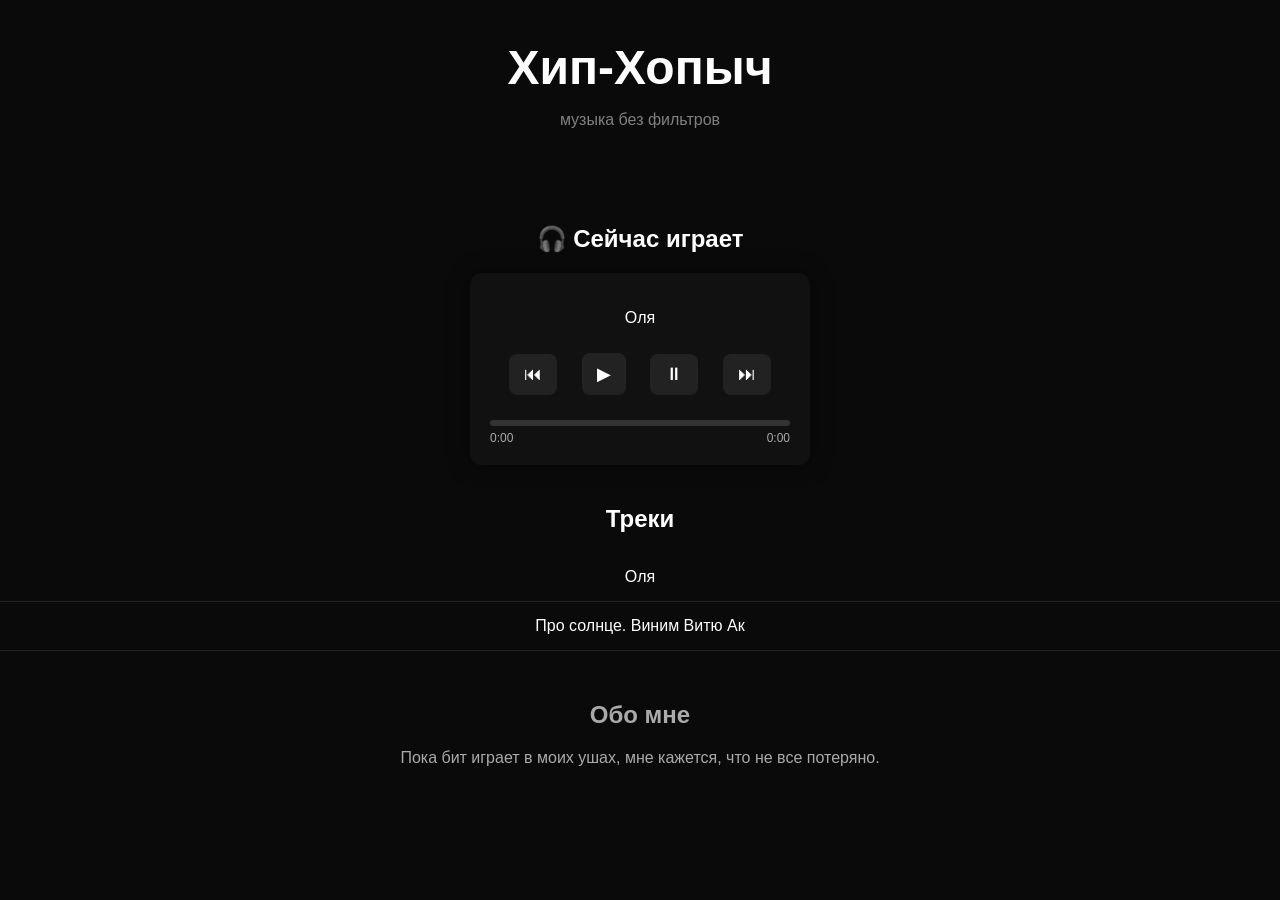
==== index.html @ 8cff1247 "Add files via upload" ====
<!DOCTYPE html>
<html lang="ru">
<head>
  <meta charset="UTF-8">
  <title>Хип-Хопыч</title>
  <link rel="stylesheet" href="style.css">
</head>
<body>

  <header>
    <h1>Хип-Хопыч</h1>
    <p class="subtitle">музыка без фильтров</p>
  </header>

  <section class="player-section">
    <h2>🎧 Сейчас играет</h2>

    <div class="player">
        <p id="track-title">Выбери трек</p>
      
        <audio id="audio"></audio>
      
        <div class="controls">
          <button onclick="prevTrack()">⏮</button>
          <button onclick="play()">▶</button>
          <button onclick="pause()">⏸</button>
          <button onclick="nextTrack()">⏭</button>
        </div>
      
        <div class="progress-container" onclick="setProgress(event)">
          <div class="progress" id="progress"></div>
        </div>
      
        <div class="time">
          <span id="current-time">0:00</span>
          <span id="duration">0:00</span>
        </div>
      </div>
    </section>

      <section class="tracks">
        <h2>Треки</h2>
      
        <div class="track" onclick="loadTrack(0)">
          Оля
        </div>
      
        <div class="track" onclick="loadTrack(1)">
          Про солнце. Виним Витю Ак
        </div>
      
      </section>

  <section class="about">
    <h2>Обо мне</h2>
    <p>
      Пока бит играет в моих ушах, мне кажется, что не все потеряно.
    </p>
  </section>

  <script src="script.js"></script>
</body>
</html>
---- style.css ----
body {
    margin: 0;
    font-family: Arial, sans-serif;
    background: #0a0a0a;
    color: white;
    text-align: center;
  }
  
  header {
    padding: 40px 20px;
  }
  
  h1 {
    font-size: 48px;
    margin: 0;
  }
  
  .subtitle {
    color: gray;
  }
  
  .player-section {
    margin-top: 40px;
  }
  
  .player {
    background: #111;
    padding: 20px;
    margin: 20px auto;
    max-width: 300px;
    width: 90%;
    border-radius: 12px;
    box-shadow: 0 0 20px rgba(0,0,0,0.5);
  }
  
  .controls button {
    margin: 10px;
    padding: 10px 15px;
    font-size: 18px;
    background: #222;
    color: white;
    border: none;
    border-radius: 8px;
    cursor: pointer;
  }
  
  .controls button:hover {
    background: #444;
  }
  
  .tracks {
    margin-top: 40px;
  }
  
  .track {
    padding: 15px;
    border-bottom: 1px solid #222;
    cursor: pointer;
  }
  
  .track:hover {
    background: #111;
  }
  
  .about {
    margin: 50px 20px;
    color: #aaa;
  }
  audio {
    width: 100%;
    margin-top: 10px;
  }
  .progress-container {
    width: 100%;
    height: 6px;
    background: #333;
    margin-top: 15px;
    cursor: pointer;
    border-radius: 3px;
  }
  
  .progress {
    height: 100%;
    width: 0%;
    background: white;
    border-radius: 3px;
  }
  
  .time {
    display: flex;
    justify-content: space-between;
    font-size: 12px;
    margin-top: 5px;
    color: #aaa;
  }
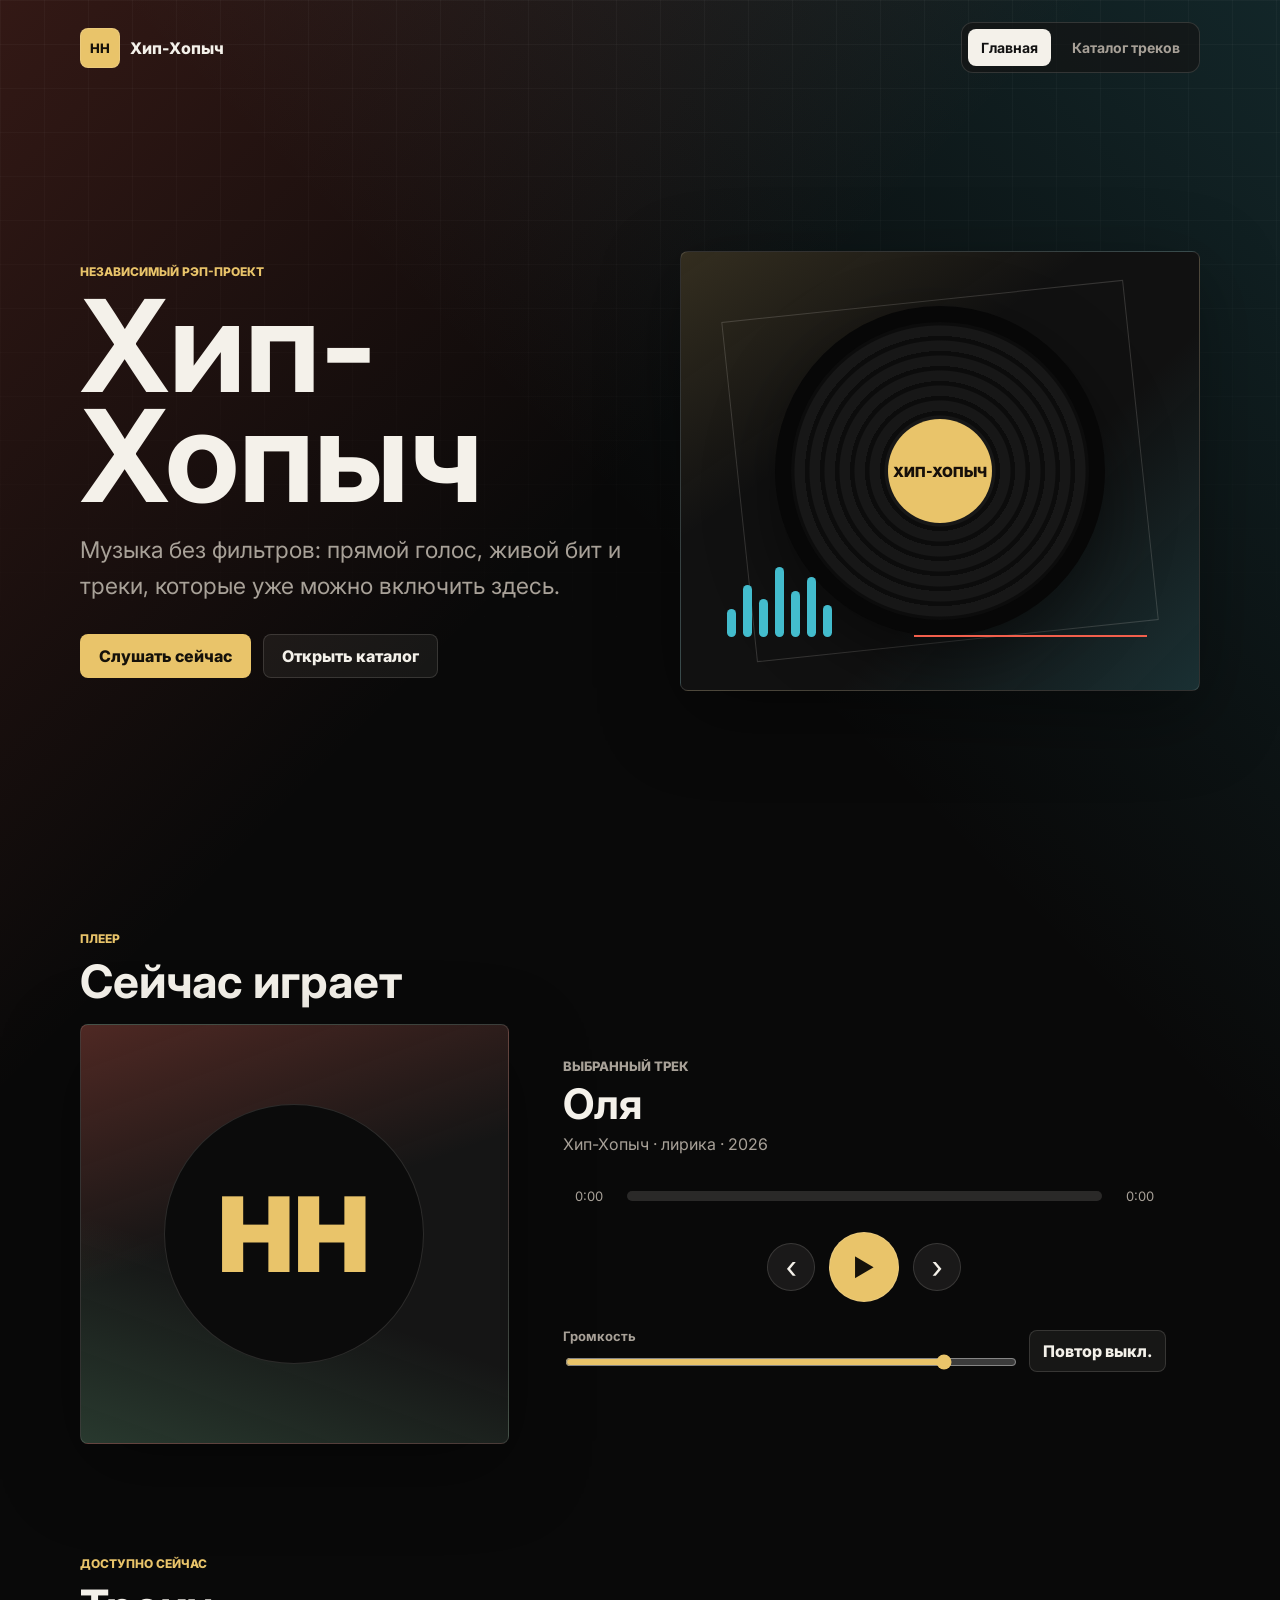
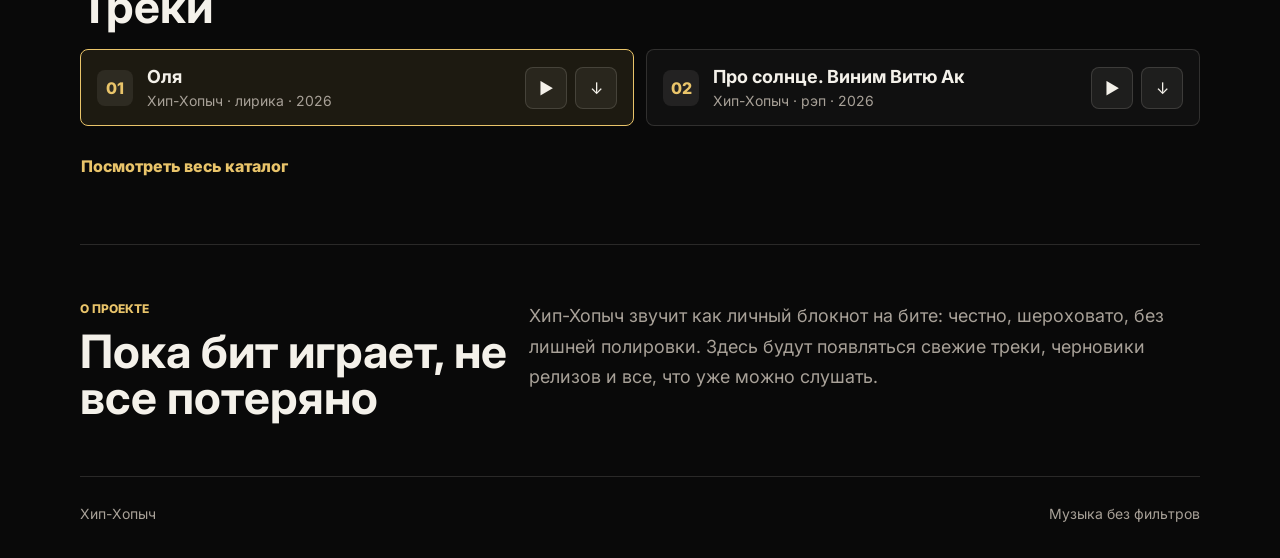
==== commit 3dcd232e: "Improve site player and track catalog" ====
--- a/index.html
+++ b/index.html
@@ -2,62 +2,123 @@
 <html lang="ru">
 <head>
   <meta charset="UTF-8">
-  <title>Хип-Хопыч</title>
+  <meta name="viewport" content="width=device-width, initial-scale=1.0">
+  <meta name="description" content="Официальный сайт Хип-Хопыча: треки, плеер и каталог релизов.">
+  <title>Хип-Хопыч | Музыка без фильтров</title>
+  <link rel="preconnect" href="https://fonts.googleapis.com">
+  <link rel="preconnect" href="https://fonts.gstatic.com" crossorigin>
+  <link href="https://fonts.googleapis.com/css2?family=Inter:wght@400;500;700;800&display=swap" rel="stylesheet">
   <link rel="stylesheet" href="style.css">
 </head>
-<body>
+<body data-page="home">
+  <header class="site-header">
+    <a class="logo" href="index.html" aria-label="Хип-Хопыч на главную">
+      <span class="logo-mark">HH</span>
+      <span>Хип-Хопыч</span>
+    </a>
 
-  <header>
-    <h1>Хип-Хопыч</h1>
-    <p class="subtitle">музыка без фильтров</p>
+    <nav class="site-nav" aria-label="Главная навигация">
+      <a class="active" href="index.html">Главная</a>
+      <a href="tracks.html">Каталог треков</a>
+    </nav>
   </header>
 
-  <section class="player-section">
-    <h2>🎧 Сейчас играет</h2>
+  <main>
+    <section class="hero">
+      <div class="hero-copy">
+        <p class="eyebrow">Независимый рэп-проект</p>
+        <h1>Хип-Хопыч</h1>
+        <p class="hero-text">Музыка без фильтров: прямой голос, живой бит и треки, которые уже можно включить здесь.</p>
+        <div class="hero-actions">
+          <a class="button primary" href="#player">Слушать сейчас</a>
+          <a class="button secondary" href="tracks.html">Открыть каталог</a>
+        </div>
+      </div>
 
-    <div class="player">
-        <p id="track-title">Выбери трек</p>
-      
-        <audio id="audio"></audio>
-      
-        <div class="controls">
-          <button onclick="prevTrack()">⏮</button>
-          <button onclick="play()">▶</button>
-          <button onclick="pause()">⏸</button>
-          <button onclick="nextTrack()">⏭</button>
+      <div class="stage-visual" aria-hidden="true">
+        <div class="record">
+          <div class="record-label">Хип-Хопыч</div>
         </div>
-      
-        <div class="progress-container" onclick="setProgress(event)">
-          <div class="progress" id="progress"></div>
-        </div>
-      
-        <div class="time">
-          <span id="current-time">0:00</span>
-          <span id="duration">0:00</span>
+        <div class="wave-bars">
+          <span></span>
+          <span></span>
+          <span></span>
+          <span></span>
+          <span></span>
+          <span></span>
+          <span></span>
         </div>
       </div>
     </section>
 
-      <section class="tracks">
-        <h2>Треки</h2>
-      
-        <div class="track" onclick="loadTrack(0)">
-          Оля
+    <section class="player-section" id="player" aria-labelledby="player-title">
+      <div class="section-heading">
+        <p class="eyebrow">Плеер</p>
+        <h2 id="player-title">Сейчас играет</h2>
+      </div>
+
+      <div class="player-shell">
+        <div class="player-art" aria-hidden="true">
+          <span>HH</span>
         </div>
-      
-        <div class="track" onclick="loadTrack(1)">
-          Про солнце. Виним Витю Ак
+
+        <div class="player">
+          <div class="now-playing">
+            <p class="label">Выбранный трек</p>
+            <h3 id="track-title">Загрузка...</h3>
+            <p id="track-meta" class="track-meta">Хип-Хопыч</p>
+          </div>
+
+          <audio id="audio" preload="metadata"></audio>
+
+          <div class="progress-wrap">
+            <button class="time-button" id="current-time" type="button" aria-label="Текущее время">0:00</button>
+            <div class="progress-container" id="progress-container" role="slider" aria-label="Перемотка трека" aria-valuemin="0" aria-valuemax="100" aria-valuenow="0" tabindex="0">
+              <div class="progress" id="progress"></div>
+            </div>
+            <button class="time-button" id="duration" type="button" aria-label="Длительность">0:00</button>
+          </div>
+
+          <div class="controls" aria-label="Управление плеером">
+            <button class="icon-button" id="prev-btn" type="button" aria-label="Предыдущий трек">‹</button>
+            <button class="play-button" id="play-toggle" type="button" aria-label="Воспроизвести">▶</button>
+            <button class="icon-button" id="next-btn" type="button" aria-label="Следующий трек">›</button>
+          </div>
+
+          <div class="player-options">
+            <label class="volume-control">
+              <span>Громкость</span>
+              <input id="volume" type="range" min="0" max="1" step="0.01" value="0.85">
+            </label>
+            <button class="small-button" id="repeat-btn" type="button" aria-pressed="false">Повтор выкл.</button>
+          </div>
         </div>
-      
-      </section>
+      </div>
+    </section>
 
-  <section class="about">
-    <h2>Обо мне</h2>
-    <p>
-      Пока бит играет в моих ушах, мне кажется, что не все потеряно.
-    </p>
-  </section>
+    <section class="tracks-preview" aria-labelledby="tracks-title">
+      <div class="section-heading">
+        <p class="eyebrow">Доступно сейчас</p>
+        <h2 id="tracks-title">Треки</h2>
+      </div>
+      <div class="track-list compact" id="home-track-list"></div>
+      <a class="text-link" href="tracks.html">Посмотреть весь каталог</a>
+    </section>
+
+    <section class="about" aria-labelledby="about-title">
+      <div>
+        <p class="eyebrow">О проекте</p>
+        <h2 id="about-title">Пока бит играет, не все потеряно</h2>
+      </div>
+      <p>Хип-Хопыч звучит как личный блокнот на бите: честно, шероховато, без лишней полировки. Здесь будут появляться свежие треки, черновики релизов и все, что уже можно слушать.</p>
+    </section>
+  </main>
+
+  <footer class="site-footer">
+    <span>Хип-Хопыч</span>
+    <span>Музыка без фильтров</span>
+  </footer>
 
   <script src="script.js"></script>
 </body>
-</html>+</html>
--- a/style.css
+++ b/style.css
@@ -1,95 +1,733 @@
+:root {
+  color-scheme: dark;
+  --bg: #090909;
+  --panel: #141414;
+  --panel-strong: #1c1c1c;
+  --text: #f4f1ea;
+  --muted: #a8a198;
+  --line: rgba(244, 241, 234, 0.14);
+  --accent: #e9c46a;
+  --accent-strong: #f25f4c;
+  --cyan: #43bccd;
+  --green: #76c893;
+  --shadow: 0 24px 80px rgba(0, 0, 0, 0.36);
+}
+
+* {
+  box-sizing: border-box;
+}
+
+html {
+  scroll-behavior: smooth;
+}
+
 body {
-    margin: 0;
-    font-family: Arial, sans-serif;
-    background: #0a0a0a;
-    color: white;
+  min-height: 100vh;
+  margin: 0;
+  font-family: Inter, Arial, sans-serif;
+  background:
+    linear-gradient(135deg, rgba(242, 95, 76, 0.18), transparent 32%),
+    linear-gradient(225deg, rgba(67, 188, 205, 0.16), transparent 34%),
+    var(--bg);
+  color: var(--text);
+}
+
+body::before {
+  position: fixed;
+  inset: 0;
+  z-index: -1;
+  pointer-events: none;
+  content: "";
+  background-image:
+    linear-gradient(rgba(255, 255, 255, 0.03) 1px, transparent 1px),
+    linear-gradient(90deg, rgba(255, 255, 255, 0.03) 1px, transparent 1px);
+  background-size: 44px 44px;
+  mask-image: linear-gradient(to bottom, black, transparent 82%);
+}
+
+a {
+  color: inherit;
+  text-decoration: none;
+}
+
+button,
+input {
+  font: inherit;
+}
+
+.site-header,
+.site-footer,
+main {
+  width: min(1120px, calc(100% - 32px));
+  margin: 0 auto;
+}
+
+.site-header {
+  display: flex;
+  align-items: center;
+  justify-content: space-between;
+  gap: 18px;
+  padding: 22px 0;
+}
+
+.logo {
+  display: inline-flex;
+  align-items: center;
+  gap: 10px;
+  min-width: 0;
+  font-weight: 800;
+}
+
+.logo-mark {
+  display: grid;
+  width: 40px;
+  height: 40px;
+  place-items: center;
+  border: 1px solid var(--line);
+  border-radius: 8px;
+  background: var(--accent);
+  color: #15110a;
+  font-size: 13px;
+}
+
+.site-nav {
+  display: flex;
+  gap: 8px;
+  padding: 6px;
+  border: 1px solid var(--line);
+  border-radius: 12px;
+  background: rgba(20, 20, 20, 0.7);
+}
+
+.site-nav a {
+  padding: 10px 13px;
+  border-radius: 8px;
+  color: var(--muted);
+  font-size: 14px;
+  font-weight: 700;
+}
+
+.site-nav a:hover,
+.site-nav a.active {
+  background: var(--text);
+  color: #111;
+}
+
+.hero,
+.catalog-hero {
+  display: grid;
+  min-height: calc(100vh - 120px);
+  align-items: center;
+  gap: 36px;
+  padding: 44px 0 72px;
+}
+
+.hero {
+  grid-template-columns: minmax(0, 1.04fr) minmax(320px, 0.96fr);
+}
+
+.catalog-hero {
+  min-height: 420px;
+  align-content: end;
+  padding-bottom: 52px;
+}
+
+.eyebrow {
+  margin: 0 0 12px;
+  color: var(--accent);
+  font-size: 12px;
+  font-weight: 800;
+  letter-spacing: 0;
+  text-transform: uppercase;
+}
+
+h1,
+h2,
+h3,
+p {
+  overflow-wrap: anywhere;
+}
+
+h1 {
+  max-width: 760px;
+  margin: 0;
+  font-size: clamp(56px, 10vw, 132px);
+  line-height: 0.86;
+  letter-spacing: 0;
+}
+
+.catalog-hero h1 {
+  font-size: clamp(44px, 8vw, 96px);
+}
+
+.hero-text,
+.catalog-hero p {
+  max-width: 650px;
+  margin: 22px 0 0;
+  color: var(--muted);
+  font-size: clamp(18px, 2vw, 23px);
+  line-height: 1.55;
+}
+
+.hero-actions {
+  display: flex;
+  flex-wrap: wrap;
+  gap: 12px;
+  margin-top: 30px;
+}
+
+.button,
+.small-button,
+.text-link {
+  display: inline-flex;
+  align-items: center;
+  justify-content: center;
+  min-height: 44px;
+  border: 1px solid transparent;
+  border-radius: 8px;
+  cursor: pointer;
+  font-weight: 800;
+}
+
+.button {
+  padding: 0 18px;
+}
+
+.button.primary {
+  background: var(--accent);
+  color: #15110a;
+}
+
+.button.secondary,
+.small-button {
+  border-color: var(--line);
+  background: rgba(244, 241, 234, 0.06);
+  color: var(--text);
+}
+
+.stage-visual {
+  position: relative;
+  display: grid;
+  min-height: 440px;
+  place-items: center;
+  overflow: hidden;
+  border: 1px solid var(--line);
+  border-radius: 8px;
+  background:
+    linear-gradient(145deg, rgba(233, 196, 106, 0.16), transparent 36%),
+    linear-gradient(315deg, rgba(67, 188, 205, 0.18), transparent 38%),
+    #111;
+  box-shadow: var(--shadow);
+}
+
+.stage-visual::before,
+.stage-visual::after {
+  position: absolute;
+  content: "";
+}
+
+.stage-visual::before {
+  inset: 11%;
+  border: 1px solid rgba(244, 241, 234, 0.16);
+  transform: rotate(-6deg);
+}
+
+.stage-visual::after {
+  right: 10%;
+  bottom: 12%;
+  width: 45%;
+  height: 2px;
+  background: var(--accent-strong);
+}
+
+.record {
+  position: relative;
+  display: grid;
+  width: min(72vw, 330px);
+  aspect-ratio: 1;
+  place-items: center;
+  border: 16px solid #070707;
+  border-radius: 50%;
+  background:
+    repeating-radial-gradient(circle, #171717 0 10px, #0c0c0c 11px 15px),
+    #0b0b0b;
+  box-shadow: 0 24px 70px rgba(0, 0, 0, 0.45);
+}
+
+.record::before {
+  position: absolute;
+  width: 35%;
+  aspect-ratio: 1;
+  border-radius: 50%;
+  background: var(--accent);
+  content: "";
+}
+
+.record-label {
+  position: relative;
+  z-index: 1;
+  color: #17100a;
+  font-size: 14px;
+  font-weight: 900;
+  text-transform: uppercase;
+}
+
+.wave-bars {
+  position: absolute;
+  left: 9%;
+  bottom: 12%;
+  display: flex;
+  align-items: end;
+  gap: 7px;
+  height: 74px;
+}
+
+.wave-bars span {
+  width: 9px;
+  border-radius: 999px;
+  background: var(--cyan);
+  animation: pulse 1.4s ease-in-out infinite;
+}
+
+.wave-bars span:nth-child(1) { height: 28px; }
+.wave-bars span:nth-child(2) { height: 52px; animation-delay: 0.1s; }
+.wave-bars span:nth-child(3) { height: 38px; animation-delay: 0.2s; }
+.wave-bars span:nth-child(4) { height: 70px; animation-delay: 0.3s; }
+.wave-bars span:nth-child(5) { height: 46px; animation-delay: 0.4s; }
+.wave-bars span:nth-child(6) { height: 60px; animation-delay: 0.5s; }
+.wave-bars span:nth-child(7) { height: 32px; animation-delay: 0.6s; }
+
+@keyframes pulse {
+  0%,
+  100% {
+    transform: scaleY(0.72);
+  }
+  50% {
+    transform: scaleY(1);
+  }
+}
+
+.section-heading {
+  margin-bottom: 20px;
+}
+
+.section-heading h2,
+.catalog-toolbar h2,
+.about h2 {
+  margin: 0;
+  font-size: clamp(28px, 4vw, 46px);
+  line-height: 1;
+}
+
+.player-section,
+.tracks-preview,
+.about,
+.catalog-layout {
+  padding: 56px 0;
+}
+
+.player-shell,
+.catalog-layout {
+  display: grid;
+  grid-template-columns: 0.78fr 1.22fr;
+  gap: 20px;
+  align-items: stretch;
+}
+
+.player-art,
+.mini-player,
+.catalog-panel {
+  border: 1px solid var(--line);
+  border-radius: 8px;
+  background: rgba(20, 20, 20, 0.82);
+  box-shadow: var(--shadow);
+}
+
+.player-art {
+  display: grid;
+  min-height: 420px;
+  place-items: center;
+  overflow: hidden;
+  background:
+    linear-gradient(160deg, rgba(242, 95, 76, 0.26), transparent 46%),
+    linear-gradient(20deg, rgba(118, 200, 147, 0.2), transparent 40%),
+    #151515;
+}
+
+.player-art.small {
+  min-height: 180px;
+  box-shadow: none;
+}
+
+.player-art span {
+  display: grid;
+  width: min(70%, 260px);
+  aspect-ratio: 1;
+  place-items: center;
+  border: 1px solid var(--line);
+  border-radius: 50%;
+  background: #0b0b0b;
+  color: var(--accent);
+  font-size: clamp(48px, 12vw, 104px);
+  font-weight: 900;
+}
+
+.player,
+.mini-player,
+.catalog-panel {
+  padding: clamp(20px, 4vw, 34px);
+}
+
+.mini-player {
+  position: sticky;
+  top: 16px;
+  align-self: start;
+}
+
+.label,
+.track-meta {
+  margin: 0;
+  color: var(--muted);
+}
+
+.label {
+  font-size: 13px;
+  font-weight: 800;
+  text-transform: uppercase;
+}
+
+.now-playing h2,
+.now-playing h3 {
+  margin: 8px 0;
+  font-size: clamp(26px, 4vw, 42px);
+  line-height: 1.05;
+}
+
+.progress-wrap {
+  display: grid;
+  grid-template-columns: 52px minmax(120px, 1fr) 52px;
+  gap: 12px;
+  align-items: center;
+  margin-top: 34px;
+}
+
+.time-button {
+  padding: 0;
+  border: 0;
+  background: transparent;
+  color: var(--muted);
+  font-size: 13px;
+}
+
+.progress-container {
+  height: 10px;
+  overflow: hidden;
+  border-radius: 999px;
+  background: rgba(244, 241, 234, 0.14);
+  cursor: pointer;
+}
+
+.progress-container:focus-visible {
+  outline: 2px solid var(--accent);
+  outline-offset: 4px;
+}
+
+.progress {
+  width: 0%;
+  height: 100%;
+  border-radius: inherit;
+  background: linear-gradient(90deg, var(--accent), var(--accent-strong));
+}
+
+.controls {
+  display: flex;
+  align-items: center;
+  justify-content: center;
+  gap: 14px;
+  margin-top: 28px;
+}
+
+.icon-button,
+.play-button {
+  display: grid;
+  place-items: center;
+  border: 1px solid var(--line);
+  border-radius: 999px;
+  background: rgba(244, 241, 234, 0.07);
+  color: var(--text);
+  cursor: pointer;
+}
+
+.icon-button {
+  width: 48px;
+  height: 48px;
+  font-size: 32px;
+  line-height: 1;
+}
+
+.play-button {
+  width: 70px;
+  height: 70px;
+  background: var(--accent);
+  color: #15110a;
+  font-size: 24px;
+}
+
+.icon-button:hover,
+.small-button:hover,
+.button.secondary:hover,
+.track-card:hover {
+  border-color: rgba(244, 241, 234, 0.32);
+  background: rgba(244, 241, 234, 0.11);
+}
+
+.play-button:hover,
+.button.primary:hover {
+  filter: brightness(1.08);
+}
+
+.player-options {
+  display: grid;
+  grid-template-columns: 1fr auto;
+  gap: 14px;
+  align-items: end;
+  margin-top: 26px;
+}
+
+.volume-control,
+.search-field {
+  display: grid;
+  gap: 8px;
+  color: var(--muted);
+  font-size: 13px;
+  font-weight: 700;
+}
+
+.volume-control input,
+.search-field input {
+  width: 100%;
+}
+
+input[type="range"] {
+  accent-color: var(--accent);
+}
+
+.small-button {
+  min-height: 42px;
+  padding: 0 13px;
+}
+
+.track-list {
+  display: grid;
+  gap: 12px;
+}
+
+.track-list.compact {
+  grid-template-columns: repeat(2, minmax(0, 1fr));
+}
+
+.track-card {
+  display: grid;
+  grid-template-columns: auto minmax(0, 1fr) auto;
+  gap: 14px;
+  align-items: center;
+  padding: 16px;
+  border: 1px solid var(--line);
+  border-radius: 8px;
+  background: rgba(20, 20, 20, 0.72);
+  transition: transform 160ms ease, border-color 160ms ease, background 160ms ease;
+}
+
+.track-card:hover {
+  transform: translateY(-2px);
+}
+
+.track-card.active {
+  border-color: var(--accent);
+  background: rgba(233, 196, 106, 0.09);
+}
+
+.track-number {
+  display: grid;
+  width: 36px;
+  height: 36px;
+  place-items: center;
+  border-radius: 8px;
+  background: rgba(244, 241, 234, 0.08);
+  color: var(--accent);
+  font-weight: 800;
+}
+
+.track-info h3 {
+  margin: 0 0 5px;
+  font-size: 18px;
+}
+
+.track-info p {
+  margin: 0;
+  color: var(--muted);
+  font-size: 14px;
+}
+
+.track-actions {
+  display: flex;
+  gap: 8px;
+  align-items: center;
+}
+
+.track-action {
+  display: inline-grid;
+  width: 42px;
+  height: 42px;
+  place-items: center;
+  border: 1px solid var(--line);
+  border-radius: 8px;
+  background: rgba(244, 241, 234, 0.06);
+  color: var(--text);
+  cursor: pointer;
+}
+
+.track-action:hover {
+  border-color: var(--accent);
+}
+
+.text-link {
+  width: fit-content;
+  margin-top: 18px;
+  color: var(--accent);
+}
+
+.about {
+  display: grid;
+  grid-template-columns: 0.78fr 1.22fr;
+  gap: 20px;
+  align-items: start;
+  border-top: 1px solid var(--line);
+}
+
+.about p:last-child {
+  max-width: 720px;
+  margin: 0;
+  color: var(--muted);
+  font-size: 18px;
+  line-height: 1.7;
+}
+
+.catalog-layout {
+  grid-template-columns: 360px minmax(0, 1fr);
+  align-items: start;
+}
+
+.catalog-toolbar {
+  display: grid;
+  grid-template-columns: minmax(0, 1fr) minmax(220px, 300px);
+  gap: 18px;
+  align-items: end;
+  margin-bottom: 22px;
+}
+
+.search-field input {
+  min-height: 44px;
+  padding: 0 13px;
+  border: 1px solid var(--line);
+  border-radius: 8px;
+  background: #0f0f0f;
+  color: var(--text);
+}
+
+.empty-state {
+  padding: 24px;
+  border: 1px dashed var(--line);
+  border-radius: 8px;
+  color: var(--muted);
+}
+
+.site-footer {
+  display: flex;
+  justify-content: space-between;
+  gap: 16px;
+  padding: 28px 0 36px;
+  border-top: 1px solid var(--line);
+  color: var(--muted);
+  font-size: 14px;
+}
+
+@media (max-width: 860px) {
+  .site-header,
+  .site-footer {
+    align-items: stretch;
+    flex-direction: column;
+  }
+
+  .site-nav {
+    width: 100%;
+  }
+
+  .site-nav a {
+    flex: 1;
     text-align: center;
   }
-  
-  header {
-    padding: 40px 20px;
-  }
-  
-  h1 {
-    font-size: 48px;
-    margin: 0;
-  }
-  
-  .subtitle {
-    color: gray;
-  }
-  
-  .player-section {
-    margin-top: 40px;
-  }
-  
-  .player {
-    background: #111;
-    padding: 20px;
-    margin: 20px auto;
-    max-width: 300px;
-    width: 90%;
-    border-radius: 12px;
-    box-shadow: 0 0 20px rgba(0,0,0,0.5);
-  }
-  
-  .controls button {
-    margin: 10px;
-    padding: 10px 15px;
-    font-size: 18px;
-    background: #222;
-    color: white;
-    border: none;
-    border-radius: 8px;
-    cursor: pointer;
-  }
-  
-  .controls button:hover {
-    background: #444;
-  }
-  
-  .tracks {
-    margin-top: 40px;
-  }
-  
-  .track {
-    padding: 15px;
-    border-bottom: 1px solid #222;
-    cursor: pointer;
-  }
-  
-  .track:hover {
-    background: #111;
-  }
-  
-  .about {
-    margin: 50px 20px;
-    color: #aaa;
-  }
-  audio {
+
+  .hero,
+  .player-shell,
+  .about,
+  .catalog-layout,
+  .catalog-toolbar {
+    grid-template-columns: 1fr;
+  }
+
+  .hero,
+  .catalog-hero {
+    min-height: auto;
+    padding-top: 28px;
+  }
+
+  .stage-visual,
+  .player-art {
+    min-height: 320px;
+  }
+
+  .mini-player {
+    position: static;
+  }
+
+  .track-list.compact {
+    grid-template-columns: 1fr;
+  }
+}
+
+@media (max-width: 560px) {
+  .site-header,
+  .site-footer,
+  main {
+    width: min(100% - 22px, 1120px);
+  }
+
+  .hero-actions,
+  .player-options,
+  .track-card {
+    grid-template-columns: 1fr;
+  }
+
+  .button,
+  .small-button {
     width: 100%;
-    margin-top: 10px;
-  }
-  .progress-container {
+  }
+
+  .track-card {
+    align-items: stretch;
+  }
+
+  .track-actions {
+    justify-content: stretch;
+  }
+
+  .track-action {
     width: 100%;
-    height: 6px;
-    background: #333;
-    margin-top: 15px;
-    cursor: pointer;
-    border-radius: 3px;
-  }
-  
-  .progress {
-    height: 100%;
-    width: 0%;
-    background: white;
-    border-radius: 3px;
-  }
-  
-  .time {
-    display: flex;
-    justify-content: space-between;
-    font-size: 12px;
-    margin-top: 5px;
-    color: #aaa;
-  }+  }
+
+  .progress-wrap {
+    grid-template-columns: 44px minmax(90px, 1fr) 44px;
+    gap: 8px;
+  }
+}
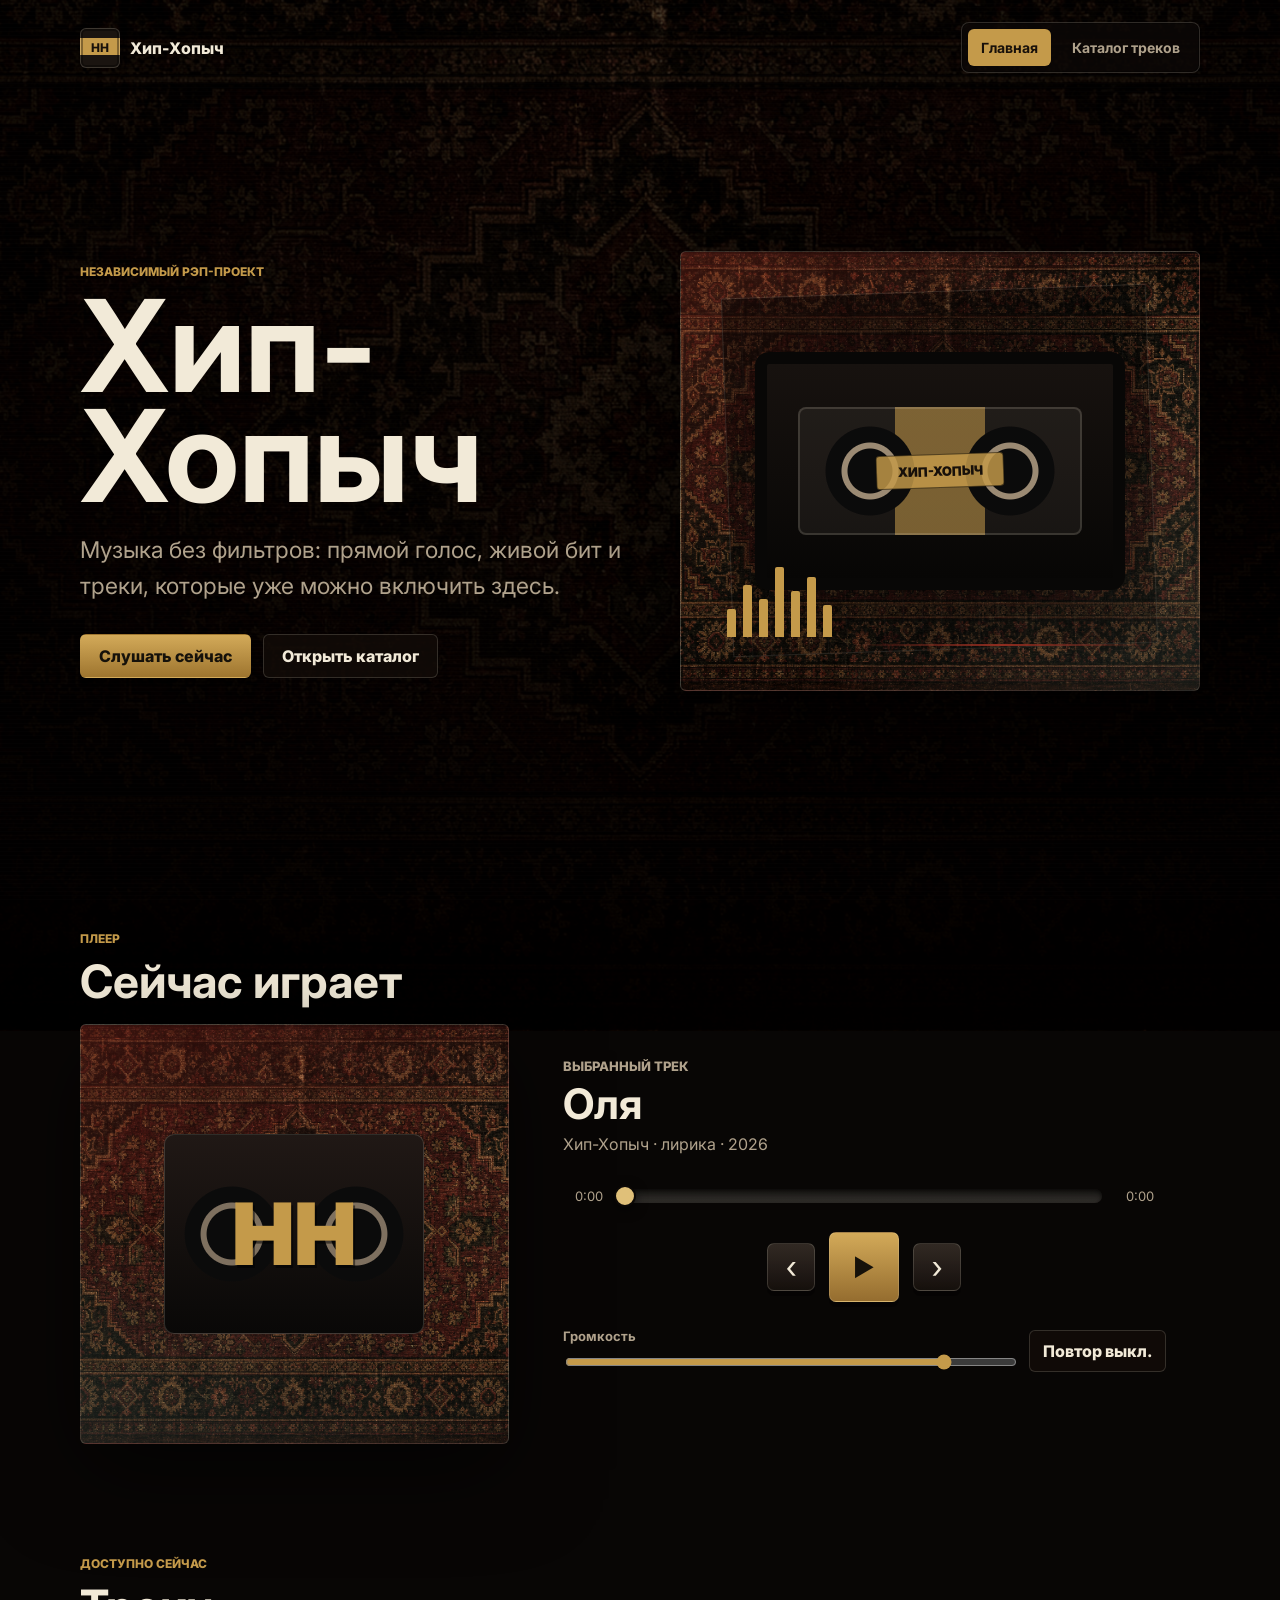
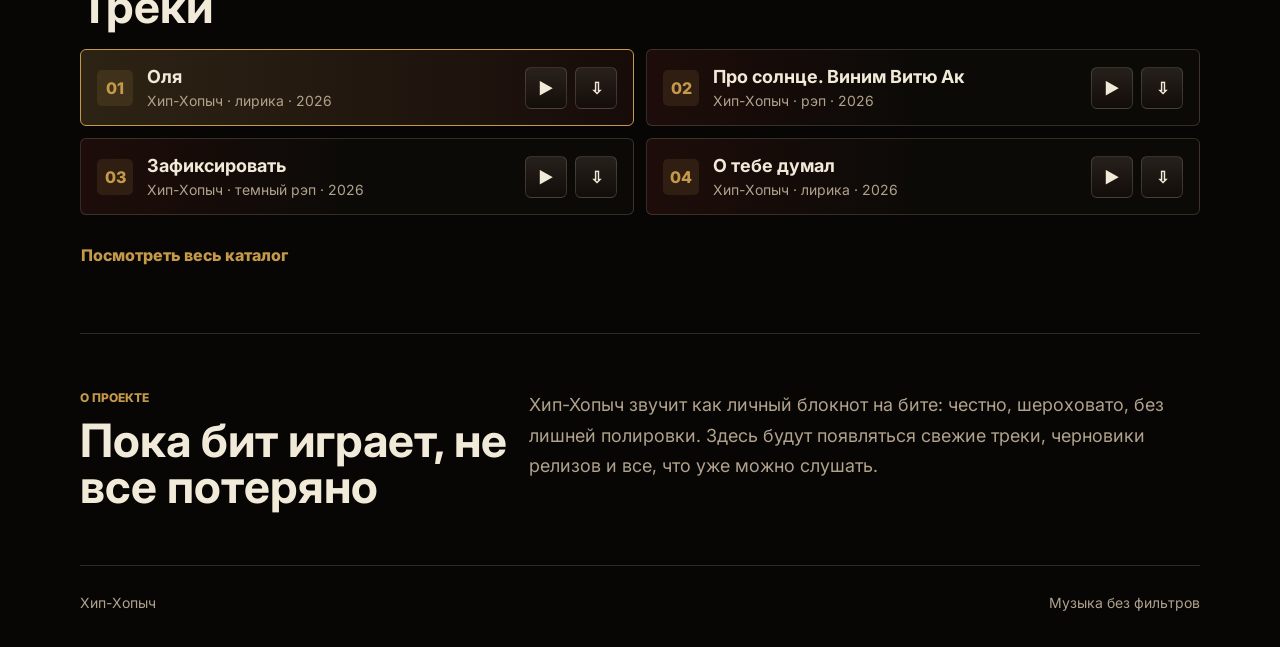
==== commit 694996b8: "Bust cached site assets" ====
--- a/index.html
+++ b/index.html
@@ -8,7 +8,7 @@
   <link rel="preconnect" href="https://fonts.googleapis.com">
   <link rel="preconnect" href="https://fonts.gstatic.com" crossorigin>
   <link href="https://fonts.googleapis.com/css2?family=Inter:wght@400;500;700;800&display=swap" rel="stylesheet">
-  <link rel="stylesheet" href="style.css">
+  <link rel="stylesheet" href="style.css?v=oldschool-2">
 </head>
 <body data-page="home">
   <header class="site-header">
@@ -119,6 +119,6 @@
     <span>Музыка без фильтров</span>
   </footer>
 
-  <script src="script.js"></script>
+  <script src="script.js?v=oldschool-2"></script>
 </body>
 </html>
--- a/style.css
+++ b/style.css
@@ -1,16 +1,17 @@
 :root {
   color-scheme: dark;
-  --bg: #090909;
-  --panel: #141414;
-  --panel-strong: #1c1c1c;
-  --text: #f4f1ea;
-  --muted: #a8a198;
-  --line: rgba(244, 241, 234, 0.14);
-  --accent: #e9c46a;
-  --accent-strong: #f25f4c;
-  --cyan: #43bccd;
-  --green: #76c893;
-  --shadow: 0 24px 80px rgba(0, 0, 0, 0.36);
+  --bg: #080605;
+  --panel: #130f0d;
+  --panel-strong: #1c1410;
+  --text: #f2ead8;
+  --muted: #b0a28c;
+  --line: rgba(242, 234, 216, 0.16);
+  --accent: #c49a4a;
+  --accent-strong: #8f2d20;
+  --cyan: #58706a;
+  --green: #687244;
+  --rust: #6d1f18;
+  --shadow: 0 26px 90px rgba(0, 0, 0, 0.58);
 }
 
 * {
@@ -25,24 +26,46 @@
   min-height: 100vh;
   margin: 0;
   font-family: Inter, Arial, sans-serif;
-  background:
-    linear-gradient(135deg, rgba(242, 95, 76, 0.18), transparent 32%),
-    linear-gradient(225deg, rgba(67, 188, 205, 0.16), transparent 34%),
-    var(--bg);
+  background: var(--bg);
   color: var(--text);
 }
 
 body::before {
+  position: fixed;
+  inset: -12%;
+  z-index: -1;
+  pointer-events: none;
+  content: "";
+  background:
+    linear-gradient(90deg, rgba(8, 6, 5, 0.86), rgba(8, 6, 5, 0.42) 48%, rgba(8, 6, 5, 0.9)),
+    linear-gradient(180deg, rgba(8, 6, 5, 0.3), rgba(8, 6, 5, 0.92)),
+    url("assets/soviet-carpet-bg.png") center / cover no-repeat;
+  filter: contrast(1.05) saturate(0.86);
+  opacity: 0.94;
+  transform: scale(1.04);
+  animation: carpet-drift 38s ease-in-out infinite alternate;
+}
+
+body::after {
   position: fixed;
   inset: 0;
   z-index: -1;
   pointer-events: none;
   content: "";
-  background-image:
-    linear-gradient(rgba(255, 255, 255, 0.03) 1px, transparent 1px),
-    linear-gradient(90deg, rgba(255, 255, 255, 0.03) 1px, transparent 1px);
-  background-size: 44px 44px;
-  mask-image: linear-gradient(to bottom, black, transparent 82%);
+  background:
+    repeating-linear-gradient(0deg, rgba(255, 255, 255, 0.025) 0 1px, transparent 1px 4px),
+    radial-gradient(circle at 50% 10%, transparent 0 18%, rgba(0, 0, 0, 0.56) 72%);
+  mix-blend-mode: screen;
+  opacity: 0.32;
+}
+
+@keyframes carpet-drift {
+  0% {
+    background-position: center 46%;
+  }
+  100% {
+    background-position: center 58%;
+  }
 }
 
 a {
@@ -84,10 +107,13 @@
   height: 40px;
   place-items: center;
   border: 1px solid var(--line);
-  border-radius: 8px;
-  background: var(--accent);
-  color: #15110a;
-  font-size: 13px;
+  border-radius: 6px;
+  background:
+    linear-gradient(#1a1410 0 24%, var(--accent) 24% 68%, #1a1410 68%),
+    #1a1410;
+  color: #17100a;
+  font-size: 12px;
+  box-shadow: inset 0 0 0 2px rgba(0, 0, 0, 0.35);
 }
 
 .site-nav {
@@ -95,13 +121,14 @@
   gap: 8px;
   padding: 6px;
   border: 1px solid var(--line);
-  border-radius: 12px;
-  background: rgba(20, 20, 20, 0.7);
+  border-radius: 8px;
+  background: rgba(12, 9, 7, 0.76);
+  box-shadow: inset 0 0 0 1px rgba(0, 0, 0, 0.35);
 }
 
 .site-nav a {
   padding: 10px 13px;
-  border-radius: 8px;
+  border-radius: 6px;
   color: var(--muted);
   font-size: 14px;
   font-weight: 700;
@@ -109,8 +136,8 @@
 
 .site-nav a:hover,
 .site-nav a.active {
-  background: var(--text);
-  color: #111;
+  background: var(--accent);
+  color: #17100a;
 }
 
 .hero,
@@ -184,7 +211,7 @@
   justify-content: center;
   min-height: 44px;
   border: 1px solid transparent;
-  border-radius: 8px;
+  border-radius: 6px;
   cursor: pointer;
   font-weight: 800;
 }
@@ -194,14 +221,15 @@
 }
 
 .button.primary {
-  background: var(--accent);
+  background: linear-gradient(180deg, #d3aa59, #9e752f);
   color: #15110a;
+  box-shadow: 0 8px 0 rgba(0, 0, 0, 0.32);
 }
 
 .button.secondary,
 .small-button {
   border-color: var(--line);
-  background: rgba(244, 241, 234, 0.06);
+  background: rgba(20, 13, 9, 0.72);
   color: var(--text);
 }
 
@@ -212,10 +240,11 @@
   place-items: center;
   overflow: hidden;
   border: 1px solid var(--line);
-  border-radius: 8px;
-  background:
-    linear-gradient(145deg, rgba(233, 196, 106, 0.16), transparent 36%),
-    linear-gradient(315deg, rgba(67, 188, 205, 0.18), transparent 38%),
+  border-radius: 6px;
+  background:
+    linear-gradient(145deg, rgba(143, 45, 32, 0.36), transparent 42%),
+    linear-gradient(315deg, rgba(88, 112, 106, 0.18), transparent 40%),
+    url("assets/soviet-carpet-bg.png") center / cover,
     #111;
   box-shadow: var(--shadow);
 }
@@ -227,49 +256,64 @@
 }
 
 .stage-visual::before {
-  inset: 11%;
-  border: 1px solid rgba(244, 241, 234, 0.16);
-  transform: rotate(-6deg);
+  inset: 9%;
+  border: 1px solid rgba(242, 234, 216, 0.12);
+  background:
+    linear-gradient(rgba(0, 0, 0, 0.48), rgba(0, 0, 0, 0.18)),
+    repeating-linear-gradient(90deg, transparent 0 18px, rgba(255, 255, 255, 0.035) 18px 19px);
+  transform: rotate(-2deg);
 }
 
 .stage-visual::after {
-  right: 10%;
-  bottom: 12%;
-  width: 45%;
+  right: 9%;
+  bottom: 10%;
+  width: 58%;
   height: 2px;
-  background: var(--accent-strong);
+  background: linear-gradient(90deg, transparent, var(--accent-strong), transparent);
 }
 
 .record {
   position: relative;
   display: grid;
-  width: min(72vw, 330px);
-  aspect-ratio: 1;
+  width: min(76vw, 370px);
+  aspect-ratio: 1.55;
   place-items: center;
-  border: 16px solid #070707;
-  border-radius: 50%;
-  background:
-    repeating-radial-gradient(circle, #171717 0 10px, #0c0c0c 11px 15px),
+  border: 12px solid #080706;
+  border-radius: 14px;
+  background:
+    linear-gradient(180deg, #17120f, #070605),
     #0b0b0b;
   box-shadow: 0 24px 70px rgba(0, 0, 0, 0.45);
 }
 
 .record::before {
   position: absolute;
-  width: 35%;
-  aspect-ratio: 1;
-  border-radius: 50%;
-  background: var(--accent);
+  inset: 20% 9%;
+  border: 2px solid rgba(242, 234, 216, 0.15);
+  border-radius: 8px;
+  background:
+    radial-gradient(circle at 25% 50%, #0b0b0b 0 22px, #9b8a73 23px 28px, #0b0b0b 29px 44px, transparent 45px),
+    radial-gradient(circle at 75% 50%, #0b0b0b 0 22px, #9b8a73 23px 28px, #0b0b0b 29px 44px, transparent 45px),
+    linear-gradient(90deg, transparent 0 34%, rgba(196, 154, 74, 0.56) 34% 66%, transparent 66%),
+    rgba(242, 234, 216, 0.06);
   content: "";
 }
 
 .record-label {
   position: relative;
   z-index: 1;
+  display: grid;
+  min-width: 128px;
+  min-height: 34px;
+  place-items: center;
+  border: 1px solid rgba(0, 0, 0, 0.54);
+  border-radius: 4px;
+  background: rgba(196, 154, 74, 0.84);
   color: #17100a;
-  font-size: 14px;
+  font-size: 13px;
   font-weight: 900;
   text-transform: uppercase;
+  transform: rotate(-2deg);
 }
 
 .wave-bars {
@@ -284,8 +328,8 @@
 
 .wave-bars span {
   width: 9px;
-  border-radius: 999px;
-  background: var(--cyan);
+  border-radius: 2px 2px 0 0;
+  background: var(--accent);
   animation: pulse 1.4s ease-in-out infinite;
 }
 
@@ -338,8 +382,10 @@
 .mini-player,
 .catalog-panel {
   border: 1px solid var(--line);
-  border-radius: 8px;
-  background: rgba(20, 20, 20, 0.82);
+  border-radius: 6px;
+  background:
+    linear-gradient(180deg, rgba(24, 17, 13, 0.9), rgba(9, 7, 6, 0.9)),
+    rgba(20, 20, 20, 0.82);
   box-shadow: var(--shadow);
 }
 
@@ -349,8 +395,9 @@
   place-items: center;
   overflow: hidden;
   background:
-    linear-gradient(160deg, rgba(242, 95, 76, 0.26), transparent 46%),
-    linear-gradient(20deg, rgba(118, 200, 147, 0.2), transparent 40%),
+    linear-gradient(160deg, rgba(109, 31, 24, 0.48), transparent 46%),
+    linear-gradient(20deg, rgba(88, 112, 106, 0.22), transparent 40%),
+    url("assets/soviet-carpet-bg.png") center / cover,
     #151515;
 }
 
@@ -362,14 +409,18 @@
 .player-art span {
   display: grid;
   width: min(70%, 260px);
-  aspect-ratio: 1;
+  aspect-ratio: 1.3;
   place-items: center;
   border: 1px solid var(--line);
-  border-radius: 50%;
-  background: #0b0b0b;
+  border-radius: 10px;
+  background:
+    radial-gradient(circle at 26% 50%, #0b0b0b 0 25px, #7e705f 26px 31px, #0b0b0b 32px 47px, transparent 48px),
+    radial-gradient(circle at 74% 50%, #0b0b0b 0 25px, #7e705f 26px 31px, #0b0b0b 32px 47px, transparent 48px),
+    linear-gradient(180deg, #201815, #090807);
   color: var(--accent);
-  font-size: clamp(48px, 12vw, 104px);
+  font-size: clamp(44px, 10vw, 86px);
   font-weight: 900;
+  text-shadow: 2px 3px 0 rgba(0, 0, 0, 0.5);
 }
 
 .player,
@@ -420,11 +471,20 @@
 }
 
 .progress-container {
-  height: 10px;
-  overflow: hidden;
+  position: relative;
+  height: 14px;
+  overflow: visible;
   border-radius: 999px;
-  background: rgba(244, 241, 234, 0.14);
-  cursor: pointer;
+  background:
+    linear-gradient(180deg, rgba(0, 0, 0, 0.46), rgba(255, 255, 255, 0.06)),
+    rgba(242, 234, 216, 0.13);
+  cursor: grab;
+  touch-action: none;
+  box-shadow: inset 0 1px 5px rgba(0, 0, 0, 0.62);
+}
+
+.progress-container:active {
+  cursor: grabbing;
 }
 
 .progress-container:focus-visible {
@@ -433,10 +493,25 @@
 }
 
 .progress {
+  position: relative;
   width: 0%;
   height: 100%;
   border-radius: inherit;
-  background: linear-gradient(90deg, var(--accent), var(--accent-strong));
+  background: linear-gradient(90deg, var(--accent), #b03a2a);
+}
+
+.progress::after {
+  position: absolute;
+  top: 50%;
+  right: -9px;
+  width: 18px;
+  height: 18px;
+  border: 2px solid #0b0806;
+  border-radius: 50%;
+  background: #e0c079;
+  box-shadow: 0 3px 12px rgba(0, 0, 0, 0.55);
+  content: "";
+  transform: translateY(-50%);
 }
 
 .controls {
@@ -452,10 +527,13 @@
   display: grid;
   place-items: center;
   border: 1px solid var(--line);
-  border-radius: 999px;
-  background: rgba(244, 241, 234, 0.07);
+  border-radius: 7px;
+  background:
+    linear-gradient(180deg, rgba(242, 234, 216, 0.1), rgba(0, 0, 0, 0.18)),
+    rgba(31, 23, 18, 0.86);
   color: var(--text);
   cursor: pointer;
+  box-shadow: 0 5px 0 rgba(0, 0, 0, 0.34);
 }
 
 .icon-button {
@@ -468,7 +546,7 @@
 .play-button {
   width: 70px;
   height: 70px;
-  background: var(--accent);
+  background: linear-gradient(180deg, #d3aa59, #956d2f);
   color: #15110a;
   font-size: 24px;
 }
@@ -533,8 +611,10 @@
   align-items: center;
   padding: 16px;
   border: 1px solid var(--line);
-  border-radius: 8px;
-  background: rgba(20, 20, 20, 0.72);
+  border-radius: 6px;
+  background:
+    linear-gradient(90deg, rgba(109, 31, 24, 0.18), transparent 48%),
+    rgba(14, 11, 9, 0.82);
   transition: transform 160ms ease, border-color 160ms ease, background 160ms ease;
 }
 
@@ -544,7 +624,9 @@
 
 .track-card.active {
   border-color: var(--accent);
-  background: rgba(233, 196, 106, 0.09);
+  background:
+    linear-gradient(90deg, rgba(196, 154, 74, 0.18), rgba(109, 31, 24, 0.12)),
+    rgba(14, 11, 9, 0.9);
 }
 
 .track-number {
@@ -552,8 +634,8 @@
   width: 36px;
   height: 36px;
   place-items: center;
-  border-radius: 8px;
-  background: rgba(244, 241, 234, 0.08);
+  border-radius: 5px;
+  background: rgba(196, 154, 74, 0.12);
   color: var(--accent);
   font-weight: 800;
 }
@@ -581,10 +663,13 @@
   height: 42px;
   place-items: center;
   border: 1px solid var(--line);
-  border-radius: 8px;
-  background: rgba(244, 241, 234, 0.06);
+  border-radius: 6px;
+  background:
+    linear-gradient(180deg, rgba(242, 234, 216, 0.08), rgba(0, 0, 0, 0.16)),
+    rgba(24, 17, 13, 0.84);
   color: var(--text);
   cursor: pointer;
+  font-weight: 900;
 }
 
 .track-action:hover {
